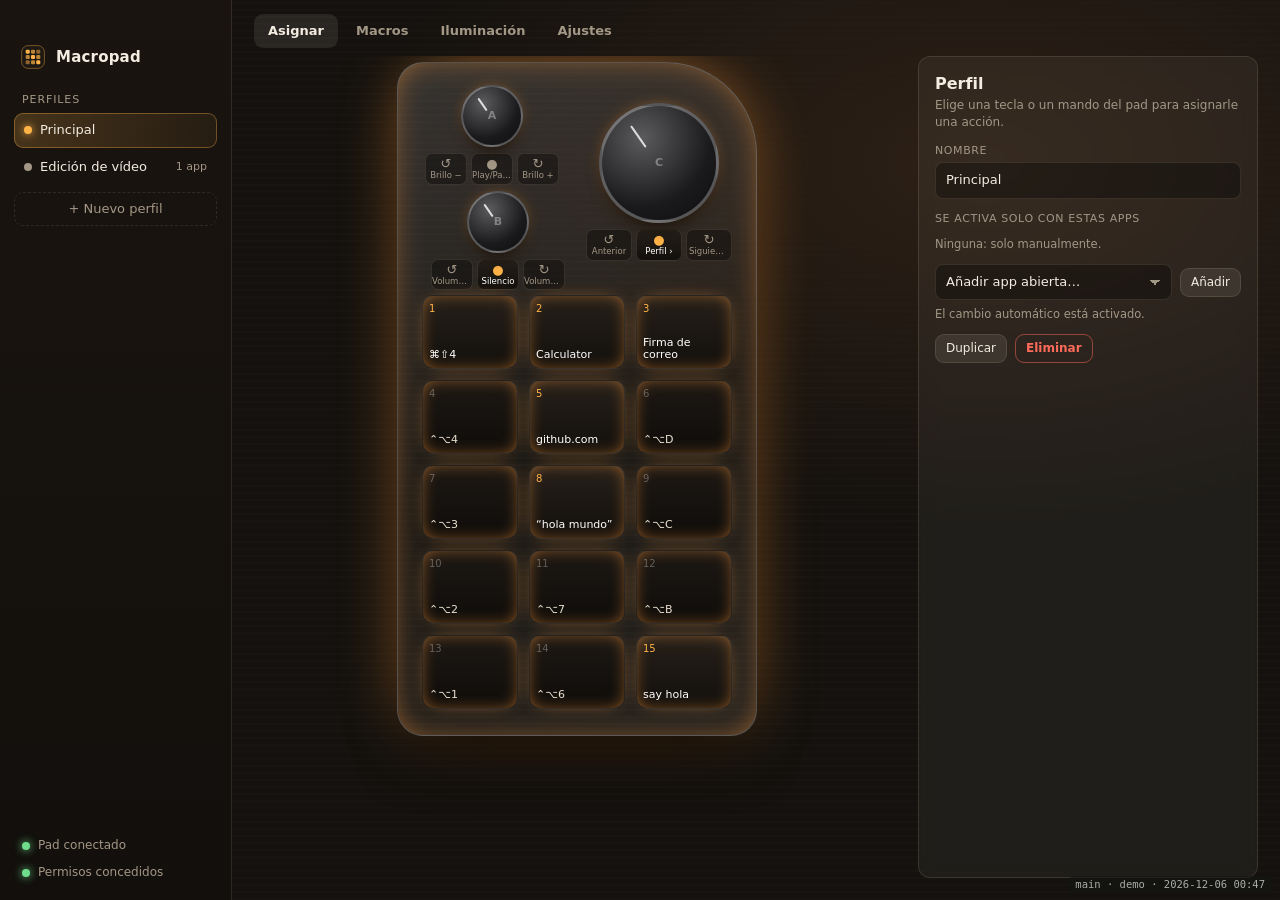
==== Resources/ui/index.html @ 75c140a2 "Macropad: app de macOS para el pad 15 teclas + 3 mandos App nativa (Swift + WKWebView) con perfiles," ====
<!doctype html>
<html lang="es">
<head>
<meta charset="utf-8">
<meta name="viewport" content="width=device-width, initial-scale=1">
<title>Macropad</title>
<link rel="stylesheet" href="app.css">
</head>
<body>
<div id="app">
  <aside id="side">
    <div class="brand"><svg viewBox="0 0 32 32" width="26" height="26"><rect x="2" y="2" width="28" height="28" rx="8" fill="#1d1813" stroke="#ffb347" stroke-opacity=".5"/><g fill="#ffb347"><rect x="7" y="7" width="5" height="5" rx="1.4"/><rect x="13.5" y="7" width="5" height="5" rx="1.4" opacity=".7"/><rect x="20" y="7" width="5" height="5" rx="1.4" opacity=".5"/><rect x="7" y="13.5" width="5" height="5" rx="1.4" opacity=".7"/><rect x="13.5" y="13.5" width="5" height="5" rx="1.4"/><rect x="20" y="13.5" width="5" height="5" rx="1.4" opacity=".7"/><rect x="7" y="20" width="5" height="5" rx="1.4" opacity=".5"/><rect x="13.5" y="20" width="5" height="5" rx="1.4" opacity=".7"/><rect x="20" y="20" width="5" height="5" rx="1.4"/></g></svg><span>Macropad</span></div>
    <div class="sec">Perfiles</div>
    <div id="profiles"></div>
    <button class="add" onclick="addProfile()">+ Nuevo perfil</button>
    <div class="grow"></div>
    <div id="chips"></div>
  </aside>
  <main>
    <nav id="tabs"></nav>
    <section id="view"></section>
  </main>
</div>
<div id="overlay" hidden></div>
<div id="badge"></div>
<script src="app.js"></script>
</body>
</html>
---- Resources/ui/app.css ----
:root{--bg:#14110e;--bg2:#1b1612;--panel:rgba(255,244,225,.05);--panel2:rgba(255,244,225,.09);--line:rgba(255,235,200,.11);
--fg:#f3ece1;--dim:#a39786;--amber:#ffb347;--amber2:#ff8a3d;--ok:#6fdc8c;--bad:#ff6b5b;--led:#4c8dff;--r:12px}
*{box-sizing:border-box;-webkit-user-select:none;user-select:none}
input,textarea,select{-webkit-user-select:text;user-select:text}
html,body{height:100%;margin:0}
body{background:var(--bg);color:var(--fg);font:13px/1.4 -apple-system,BlinkMacSystemFont,"SF Pro Text",system-ui,sans-serif;overflow:hidden;cursor:default}
button{font:inherit;color:inherit;cursor:pointer}
#app{display:flex;height:100vh}
#side{width:232px;flex:none;padding:44px 14px 14px;background:linear-gradient(180deg,#191410,#120f0c);border-right:1px solid var(--line);display:flex;flex-direction:column}
.brand{display:flex;align-items:center;gap:10px;font-weight:650;font-size:15px;margin:0 6px 22px;letter-spacing:.2px}
.sec{font-size:11px;text-transform:uppercase;letter-spacing:.9px;color:var(--dim);margin:0 8px 6px}
.prof{display:flex;align-items:center;gap:8px;width:100%;text-align:left;background:none;border:0;border-radius:9px;padding:8px 10px;margin-bottom:2px}
.prof:hover{background:var(--panel)}.prof.on{background:linear-gradient(90deg,rgba(255,179,71,.20),rgba(255,179,71,.06));box-shadow:inset 0 0 0 1px rgba(255,179,71,.35)}
.prof .dot{width:8px;height:8px;border-radius:50%;background:var(--dim);flex:none}.prof.on .dot{background:var(--amber);box-shadow:0 0 8px var(--amber)}
.prof small{margin-left:auto;color:var(--dim);font-size:11px}
.add{margin:6px 0 0;background:none;border:1px dashed var(--line);border-radius:9px;padding:7px;color:var(--dim)}.add:hover{color:var(--fg);border-color:var(--amber)}
.grow{flex:1}
.chip{display:flex;align-items:center;gap:8px;font-size:12px;color:var(--dim);padding:5px 8px}.chip i{width:8px;height:8px;border-radius:50%;background:var(--bad)}.chip.ok i{background:var(--ok);box-shadow:0 0 8px var(--ok)}
main{flex:1;min-width:0;display:flex;flex-direction:column;background:radial-gradient(900px 520px at 72% 18%,#2d2016 0%,transparent 70%),repeating-linear-gradient(0deg,rgba(255,255,255,.012) 0 2px,transparent 2px 7px),var(--bg)}
#tabs{display:flex;gap:4px;padding:14px 22px 0 22px;height:56px;align-items:flex-start;-webkit-app-region:drag}
#tabs button{background:none;border:0;padding:8px 14px;border-radius:9px;color:var(--dim);font-weight:550}
#tabs button:hover{color:var(--fg)}#tabs button.on{color:var(--fg);background:var(--panel2)}
#view{flex:1;min-height:0;display:flex;padding:0 22px 22px}
.stage{flex:1;min-width:0;display:flex;justify-content:center;align-items:flex-start;overflow:hidden;position:relative}
.insp,.card{background:var(--panel);border:1px solid var(--line);border-radius:var(--r);backdrop-filter:blur(8px)}
.insp{width:340px;flex:none;padding:16px;overflow:auto;margin-left:18px}
h2{margin:0 0 2px;font-size:16px}.sub{color:var(--dim);font-size:12px;margin-bottom:12px}
label{display:block;font-size:11px;color:var(--dim);margin:12px 0 4px;text-transform:uppercase;letter-spacing:.6px}
input,textarea,select{width:100%;background:rgba(0,0,0,.32);border:1px solid var(--line);border-radius:8px;color:var(--fg);padding:8px 10px;font:inherit;outline:none}
input:focus,textarea:focus,select:focus{border-color:var(--amber)}textarea{min-height:76px;resize:vertical}
select{appearance:none;background-image:linear-gradient(45deg,transparent 50%,var(--dim) 50%),linear-gradient(135deg,var(--dim) 50%,transparent 50%);background-position:calc(100% - 16px) 50%,calc(100% - 11px) 50%;background-size:5px 5px;background-repeat:no-repeat;padding-right:28px}
.btn{background:linear-gradient(180deg,#ffbf5e,#f09a2c);color:#2a1a05;border:0;border-radius:9px;padding:8px 14px;font-weight:650}.btn:hover{filter:brightness(1.08)}
.btn.ghost{background:var(--panel2);color:var(--fg);font-weight:500;border:1px solid var(--line)}.btn.danger{background:none;border:1px solid rgba(255,107,91,.5);color:var(--bad)}
.btn.sm{padding:5px 10px;font-size:12px}.row{display:flex;gap:8px;align-items:center}.row>*{flex:none}.row>.f{flex:1;min-width:0}
.mt{margin-top:12px}.hint{color:var(--dim);font-size:11.5px;margin-top:6px}
code{background:rgba(0,0,0,.35);padding:1px 6px;border-radius:5px;font:11.5px ui-monospace,Menlo,monospace}
/* ── pad ── */
.pad{--s:1;width:360px;flex:none;transform-origin:top center;transform:scale(var(--s));margin-top:6px}
.plate{position:relative;padding:22px 24px 26px;border-radius:26px 92px 26px 26px;background:linear-gradient(155deg,rgba(255,255,255,.14),rgba(255,255,255,.04) 55%,rgba(255,255,255,.08));
 border:1px solid rgba(255,255,255,.22);box-shadow:0 30px 60px -20px #000,0 0 70px -22px var(--led),inset 0 0 40px -18px var(--led)}
.top{display:flex;justify-content:space-between;align-items:flex-start;margin-bottom:14px;height:196px}
.lcol{display:flex;flex-direction:column;gap:6px;width:140px}.lcol .knobwrap:last-child{margin-left:12px}
.knobwrap{display:flex;flex-direction:column;align-items:center}
.knob{width:62px;height:62px;border-radius:50%;position:relative;background:radial-gradient(circle at 35% 28%,#5b5b5e,#1a1a1c 62%,#0d0d0e);border:2px solid rgba(255,255,255,.28);box-shadow:0 8px 16px -6px #000,0 0 18px -8px var(--led);display:grid;place-items:center}
.knob::after{content:"";position:absolute;left:50%;top:7px;width:2px;height:15px;margin-left:-1px;background:#ddd;border-radius:2px;transform:rotate(var(--rot,-35deg));transform-origin:50% 24px}
.knob b{font-size:11px;color:rgba(255,255,255,.35);font-weight:600}
.knobwrap.big{margin-top:18px}.knobwrap.big .knob{width:120px;height:120px;border-width:3px}.knobwrap.big .knob::after{height:26px;top:11px;transform-origin:50% 49px}
.kbtns{display:flex;gap:4px;margin-top:6px}
.kbtn{width:42px;padding:3px 2px;border-radius:7px;background:rgba(0,0,0,.35);border:1px solid var(--line);display:flex;flex-direction:column;align-items:center;line-height:1.1}
.kbtn i{font-style:normal;font-size:13px;color:var(--dim)}.kbtn span{font-size:8.5px;color:var(--dim);max-width:40px;overflow:hidden;text-overflow:ellipsis;white-space:nowrap}
.knobwrap.big .kbtn{width:46px}
.keys{display:grid;grid-template-columns:repeat(3,1fr);gap:11px}
.key{position:relative;height:74px;border-radius:11px;padding:6px;background:linear-gradient(180deg,#1d1814,#0e0c0a);border:1px solid rgba(255,255,255,.09);
 box-shadow:inset 0 0 20px -8px var(--led),0 0 20px -10px var(--led);display:flex;flex-direction:column;justify-content:space-between;align-items:flex-start;text-align:left}
.key i{font-style:normal;font-size:10px;color:rgba(255,255,255,.3)}.key span{font-size:11px;line-height:1.15;color:#e9dfcf;max-width:100%;overflow:hidden;display:-webkit-box;-webkit-line-clamp:2;-webkit-box-orient:vertical;word-break:break-word}
.key:hover,.kbtn:hover{border-color:rgba(255,179,71,.55)}
.sel{border-color:var(--amber)!important;box-shadow:0 0 0 2px rgba(255,179,71,.55),0 0 22px -4px var(--amber)!important}
.bound span{color:#fff}.bound i{color:var(--amber)}.bound{background:linear-gradient(180deg,#26201a,#120f0c)}
.flash{background:color-mix(in srgb,var(--led) 55%,#1d1814)!important;transition:none}
.pad[data-off="1"]{--led:transparent}
.legend{position:absolute;left:-6px;bottom:-24px;font-size:10px;color:rgba(255,255,255,.3);letter-spacing:.5px}
.banner{position:absolute;top:0;left:50%;transform:translateX(-50%);z-index:5;background:#2a1d0e;border:1px solid var(--amber);border-radius:10px;padding:8px 12px;display:flex;gap:10px;align-items:center;box-shadow:0 10px 30px -10px #000;white-space:nowrap}
/* ── varios ── */
.card{padding:16px;margin-bottom:14px}.grid2{display:grid;grid-template-columns:1fr 1fr;gap:14px}.scroll{overflow:auto;flex:1;min-width:0}
.perm{display:flex;align-items:center;gap:12px;padding:10px 0;border-bottom:1px solid var(--line)}.perm:last-child{border:0}
.perm .s{width:22px;height:22px;border-radius:50%;display:grid;place-items:center;font-size:13px;background:rgba(255,107,91,.18);color:var(--bad);flex:none}.perm.ok .s{background:rgba(111,220,140,.18);color:var(--ok)}
.perm b{display:block;font-weight:600}.perm small{color:var(--dim)}.perm .btn{margin-left:auto}
.sw{display:flex;flex-wrap:wrap;gap:10px}.sw button{width:34px;height:34px;border-radius:50%;border:2px solid transparent;box-shadow:0 0 14px -2px var(--c);background:var(--c)}.sw button.on{border-color:#fff}
.modes{display:grid;grid-template-columns:1fr 1fr;gap:8px}.mode{padding:10px;border-radius:10px;border:1px solid var(--line);background:rgba(0,0,0,.25);text-align:left}.mode.on{border-color:var(--amber);background:rgba(255,179,71,.10)}
.mode small{display:block;color:var(--dim);font-size:11px}
.list{display:flex;flex-direction:column;gap:4px;width:220px;flex:none;margin-right:18px}
.step{display:flex;gap:6px;align-items:center;margin-bottom:6px}.step select{width:128px;flex:none}.step .ic{background:var(--panel2);border:1px solid var(--line);border-radius:7px;width:28px;height:30px;flex:none}
.tags{display:flex;flex-wrap:wrap;gap:6px}.tag{background:var(--panel2);border:1px solid var(--line);border-radius:999px;padding:3px 6px 3px 10px;font-size:12px;display:flex;gap:6px;align-items:center}.tag button{background:none;border:0;color:var(--dim);padding:0 2px}
.tog{display:flex;align-items:center;gap:12px;padding:8px 0}.tog .f{flex:1}.sw2{position:relative;width:40px;height:23px;border-radius:99px;background:rgba(255,255,255,.14);border:0;flex:none}.sw2::after{content:"";position:absolute;left:3px;top:3px;width:17px;height:17px;border-radius:50%;background:#fff;transition:.15s}.sw2.on{background:var(--amber2)}.sw2.on::after{left:20px}
#overlay{position:fixed;inset:0;z-index:20;background:rgba(10,8,6,.72);backdrop-filter:blur(10px);display:grid;place-items:center}
#overlay .card{width:480px;background:#1c1713;margin:0}
#badge{position:fixed;right:8px;bottom:6px;z-index:30;font:10.5px/1.3 ui-monospace,SFMono-Regular,Menlo,monospace;padding:2px 7px;border-radius:6px;background:rgba(20,22,20,.72);color:#cfd5cf;opacity:.8;pointer-events:none;white-space:nowrap}
#overlay[hidden]{display:none}
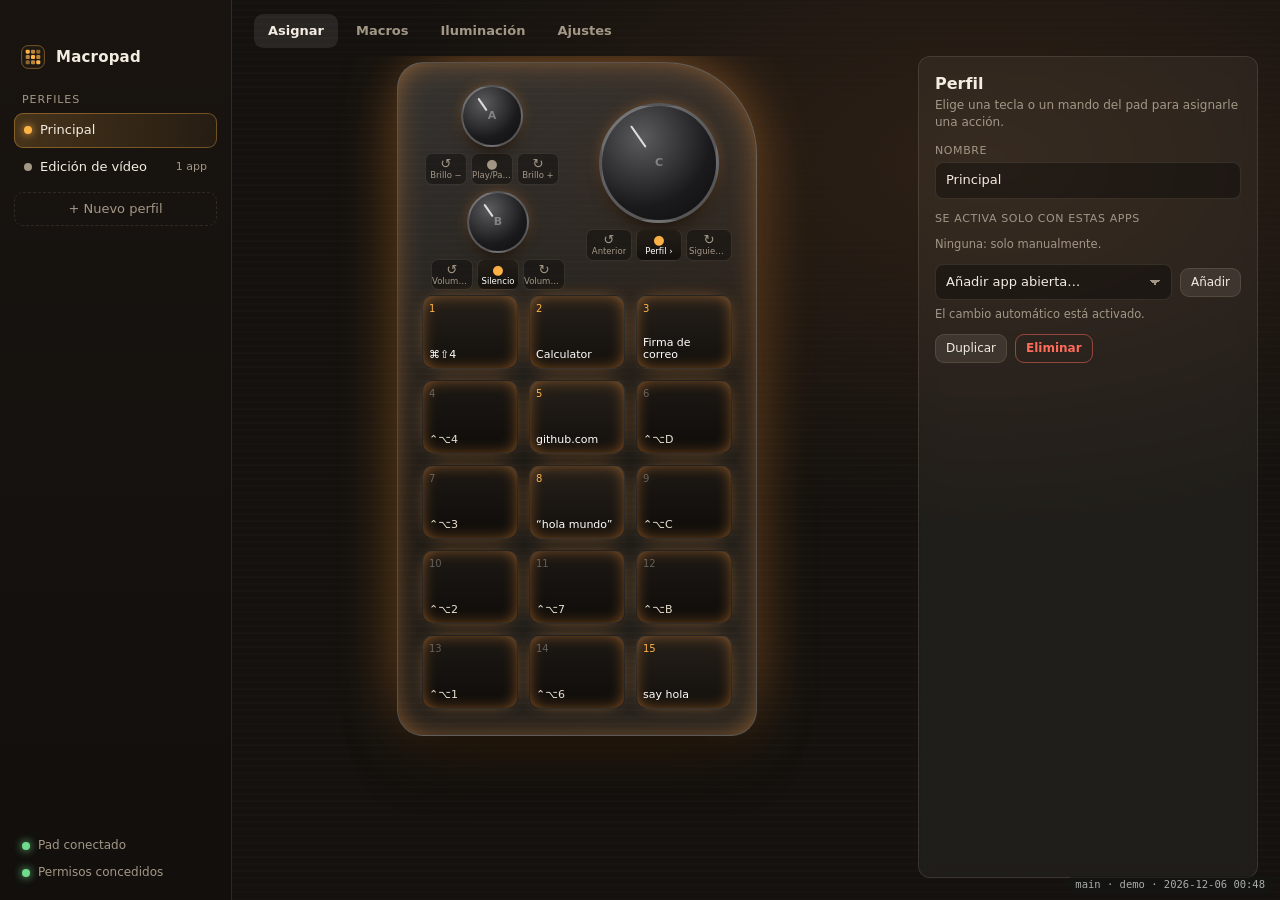
==== commit 82979959: "Añade la acción «Mostrar chuleta del pad» Panel flotante nativo que enseña el pad con lo que hace ca" ====
--- a/Resources/ui/index.html
+++ b/Resources/ui/index.html
@@ -23,6 +23,8 @@
 </div>
 <div id="overlay" hidden></div>
 <div id="badge"></div>
+<script src="labels.js"></script>
+<script src="mock.js"></script>
 <script src="app.js"></script>
 </body>
 </html>
